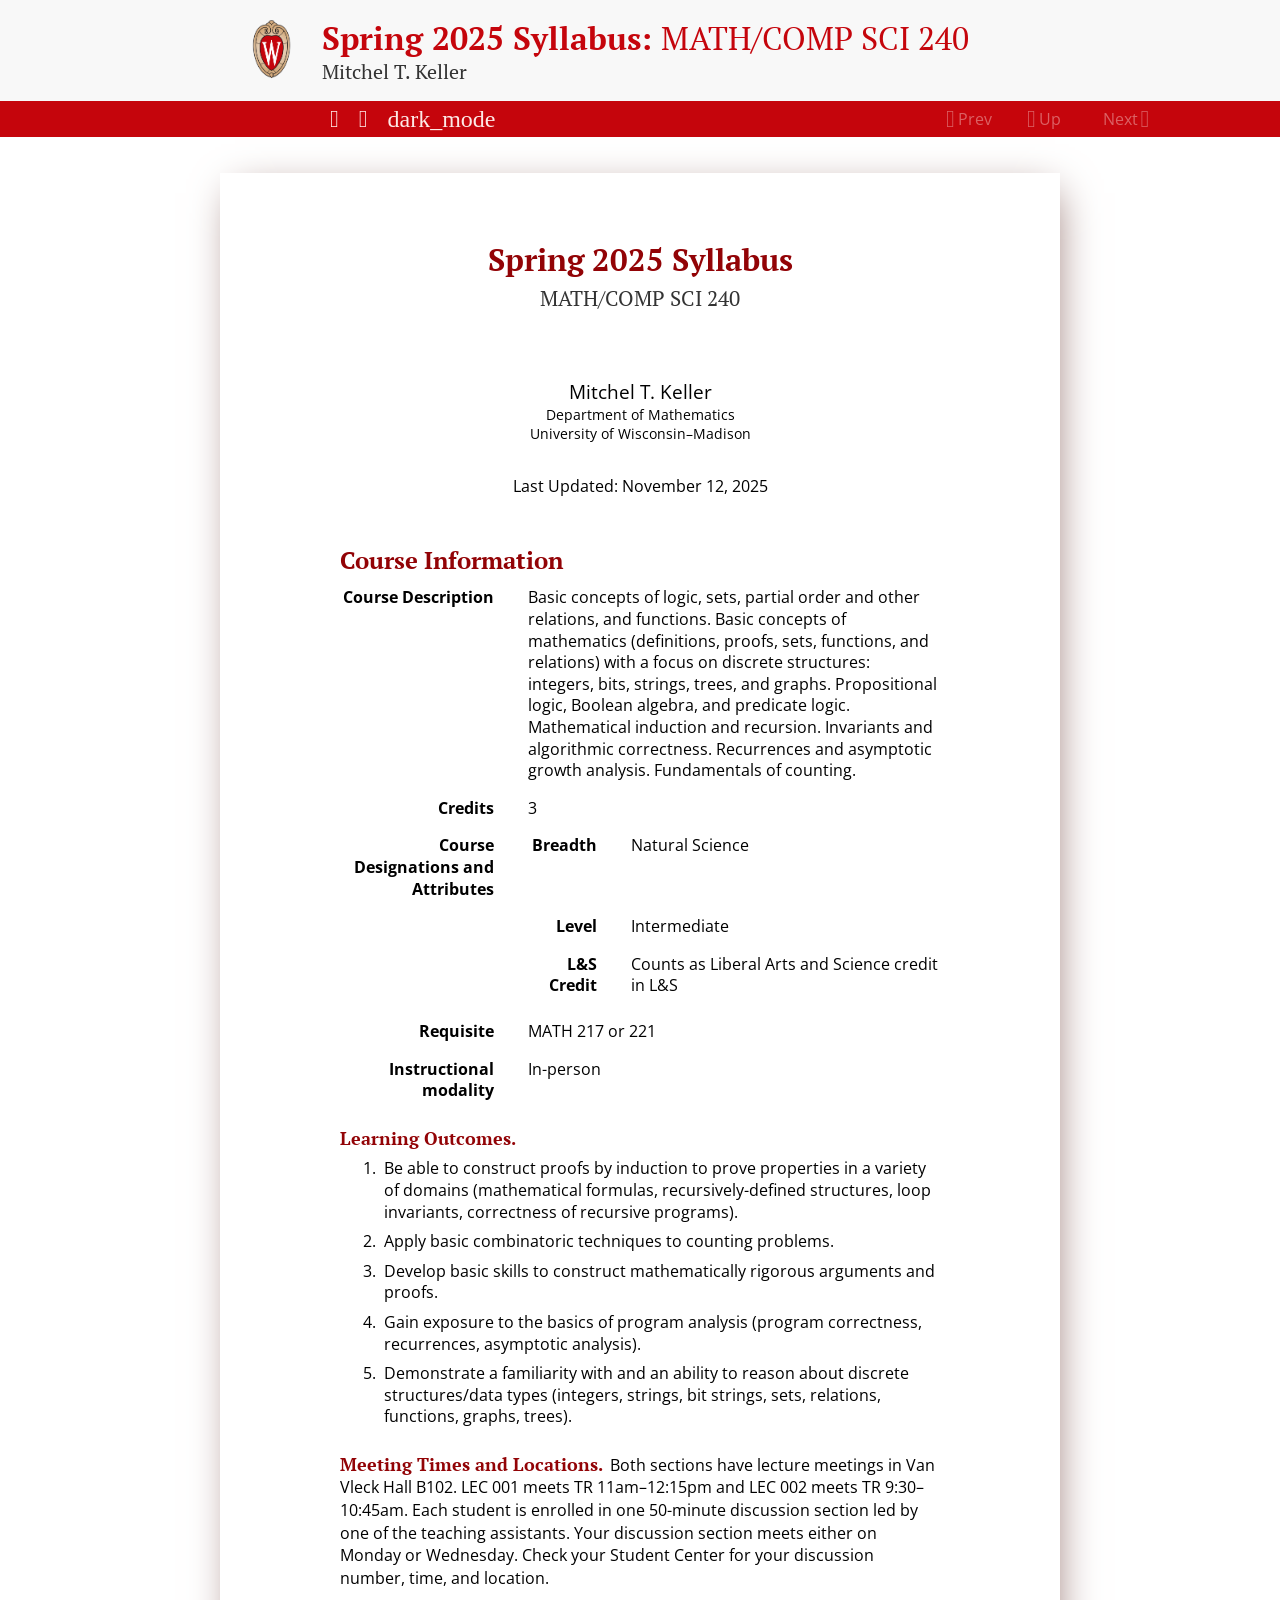
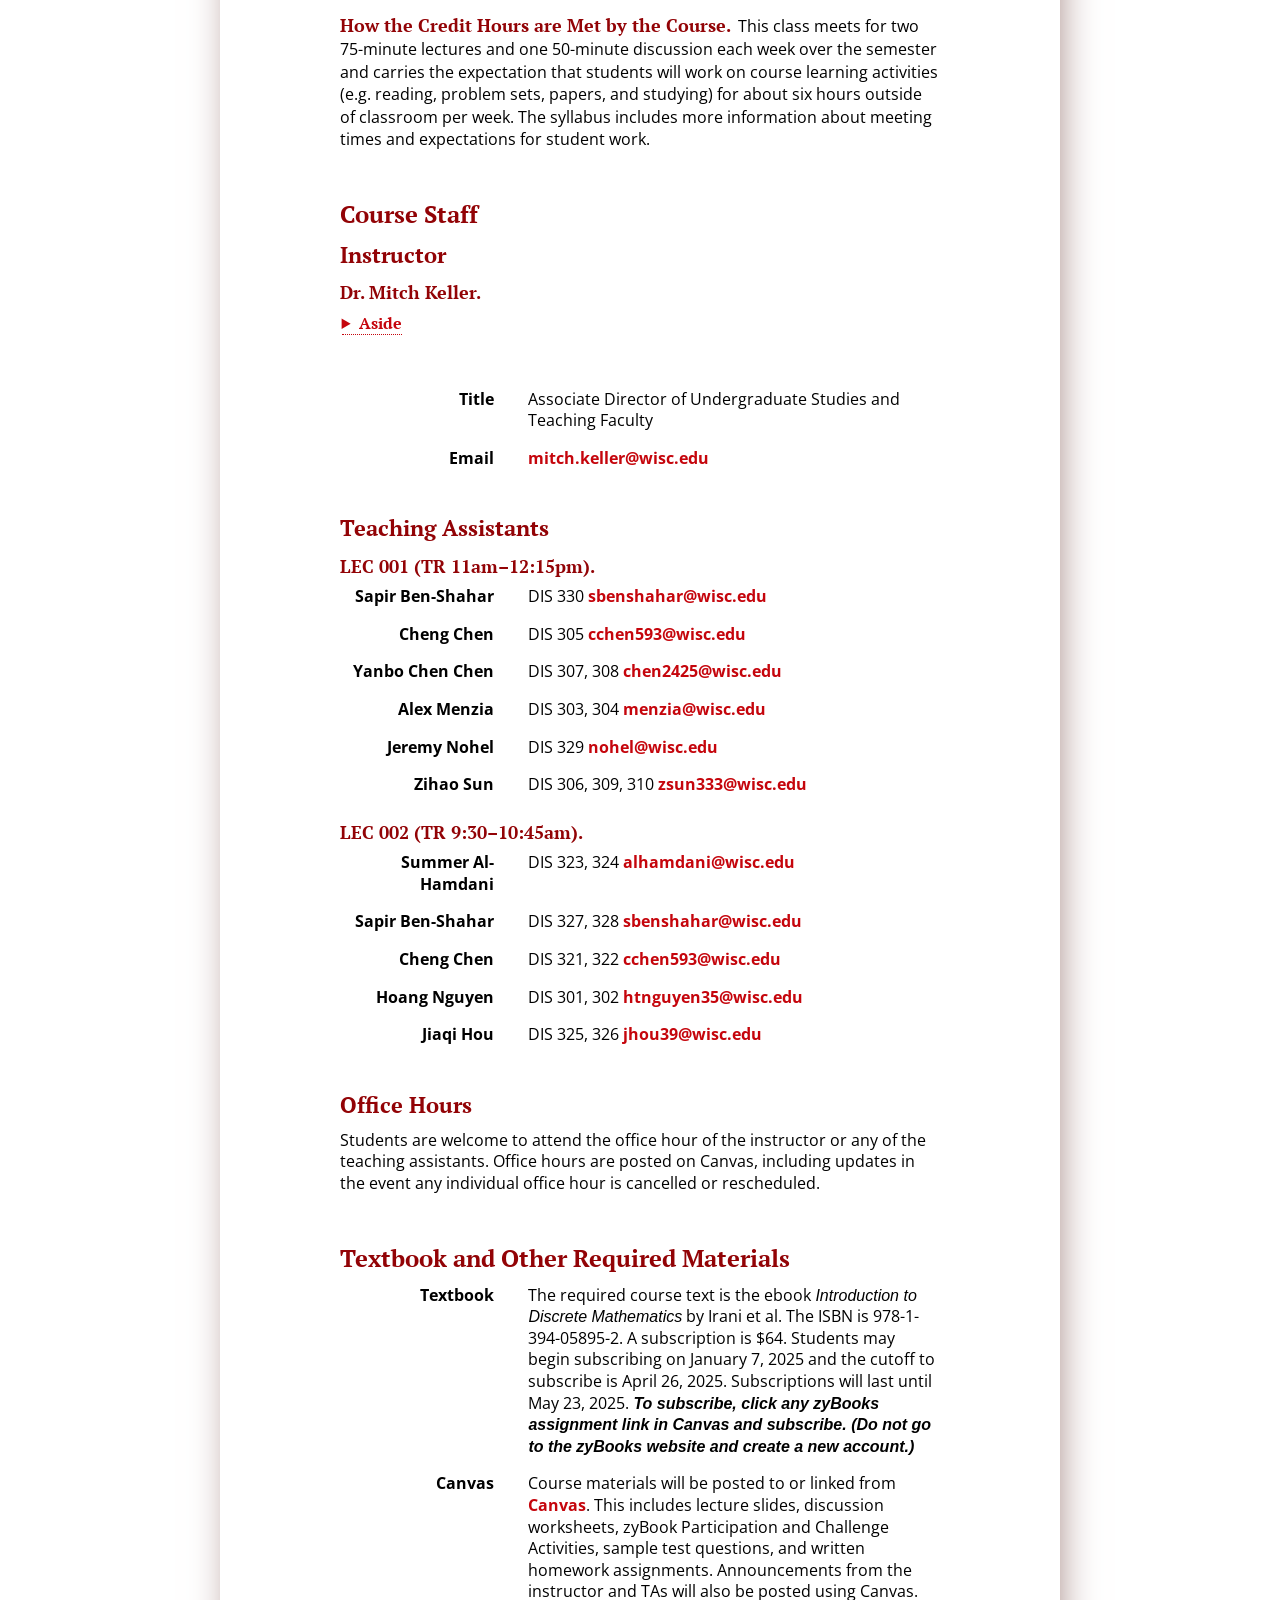
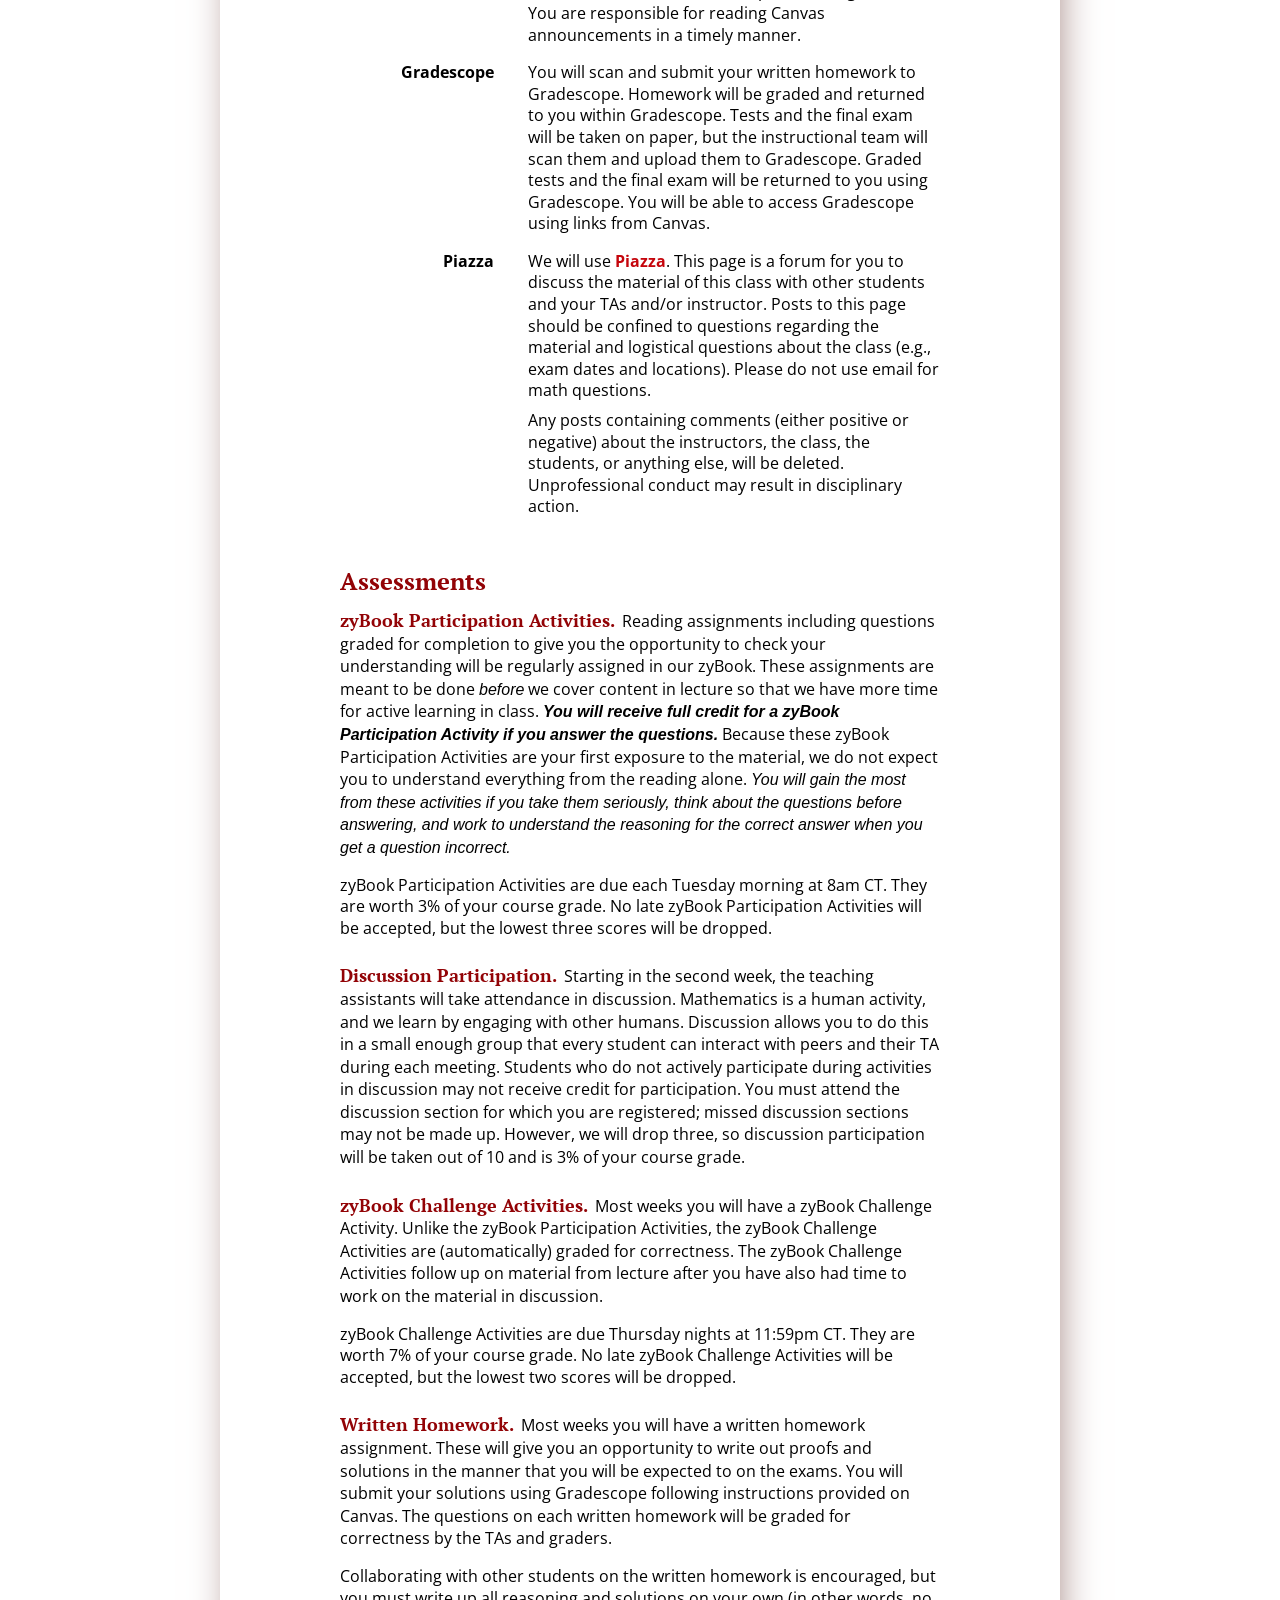
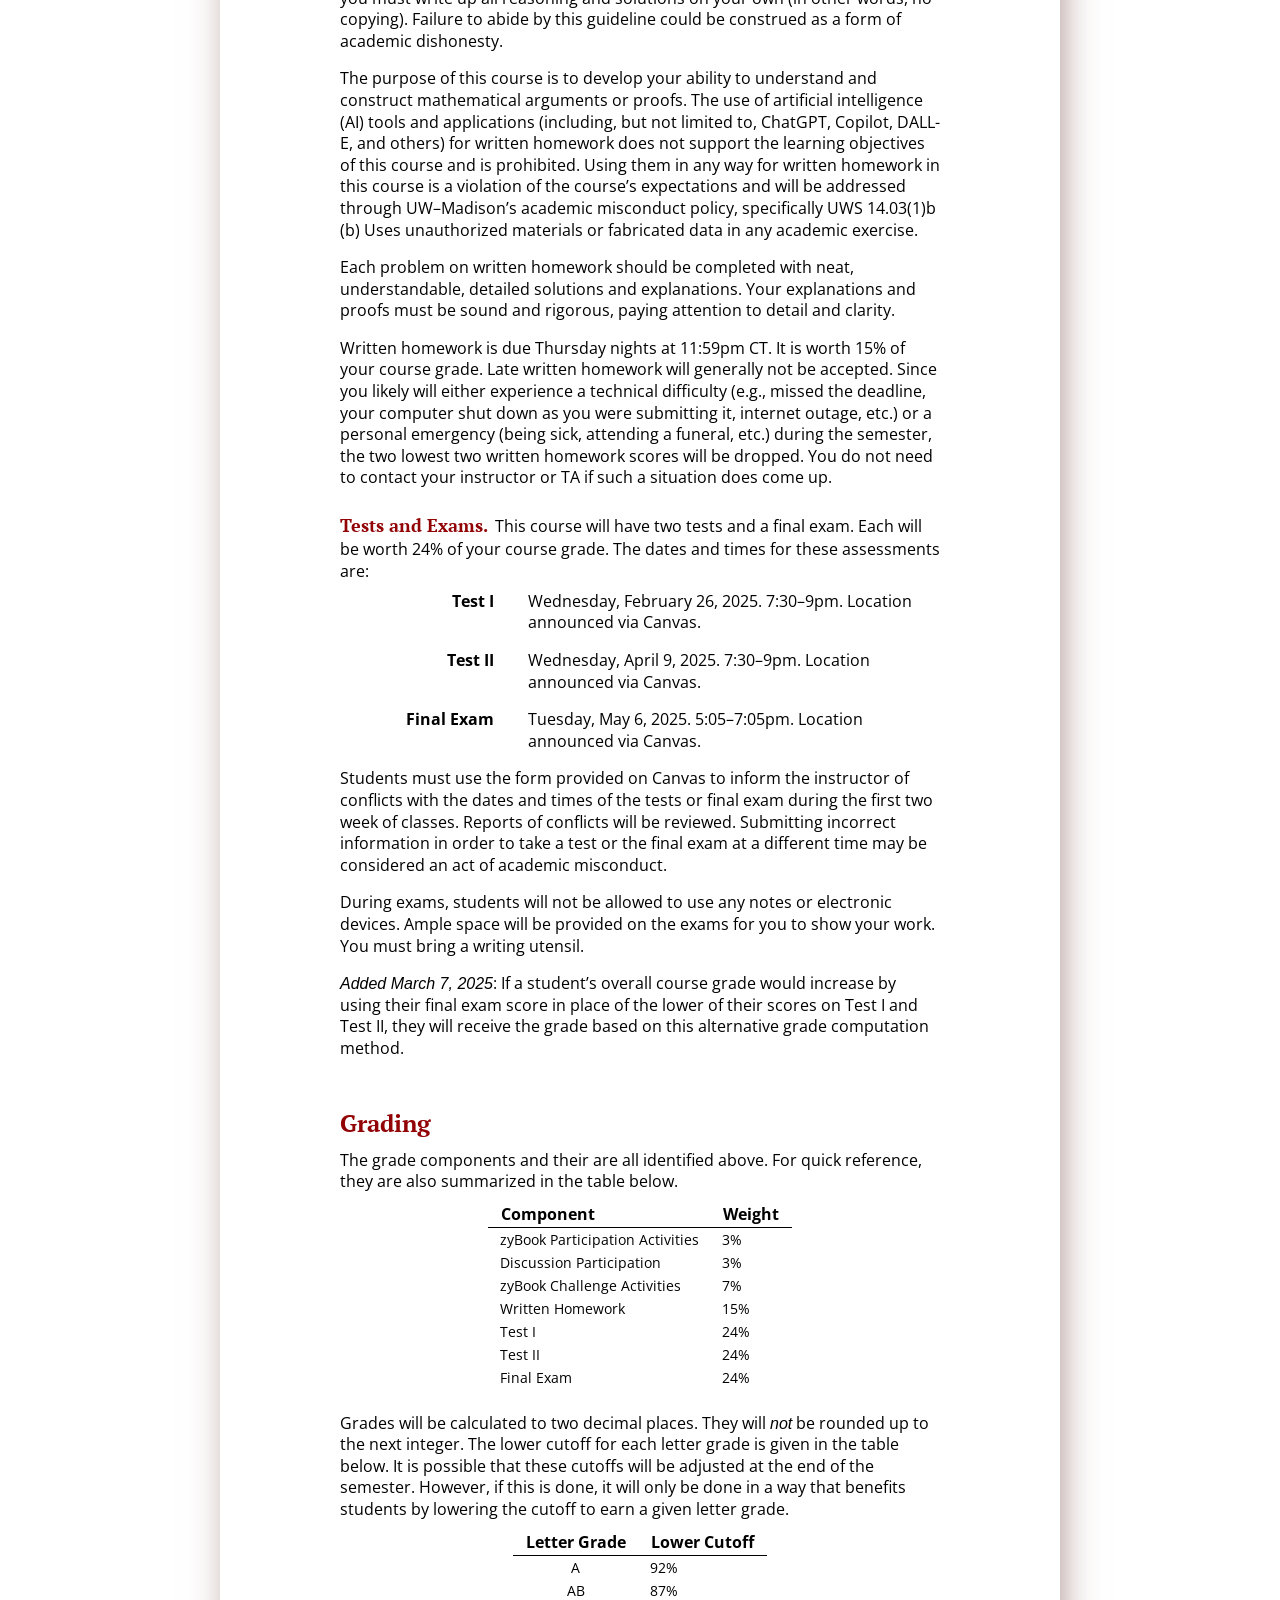
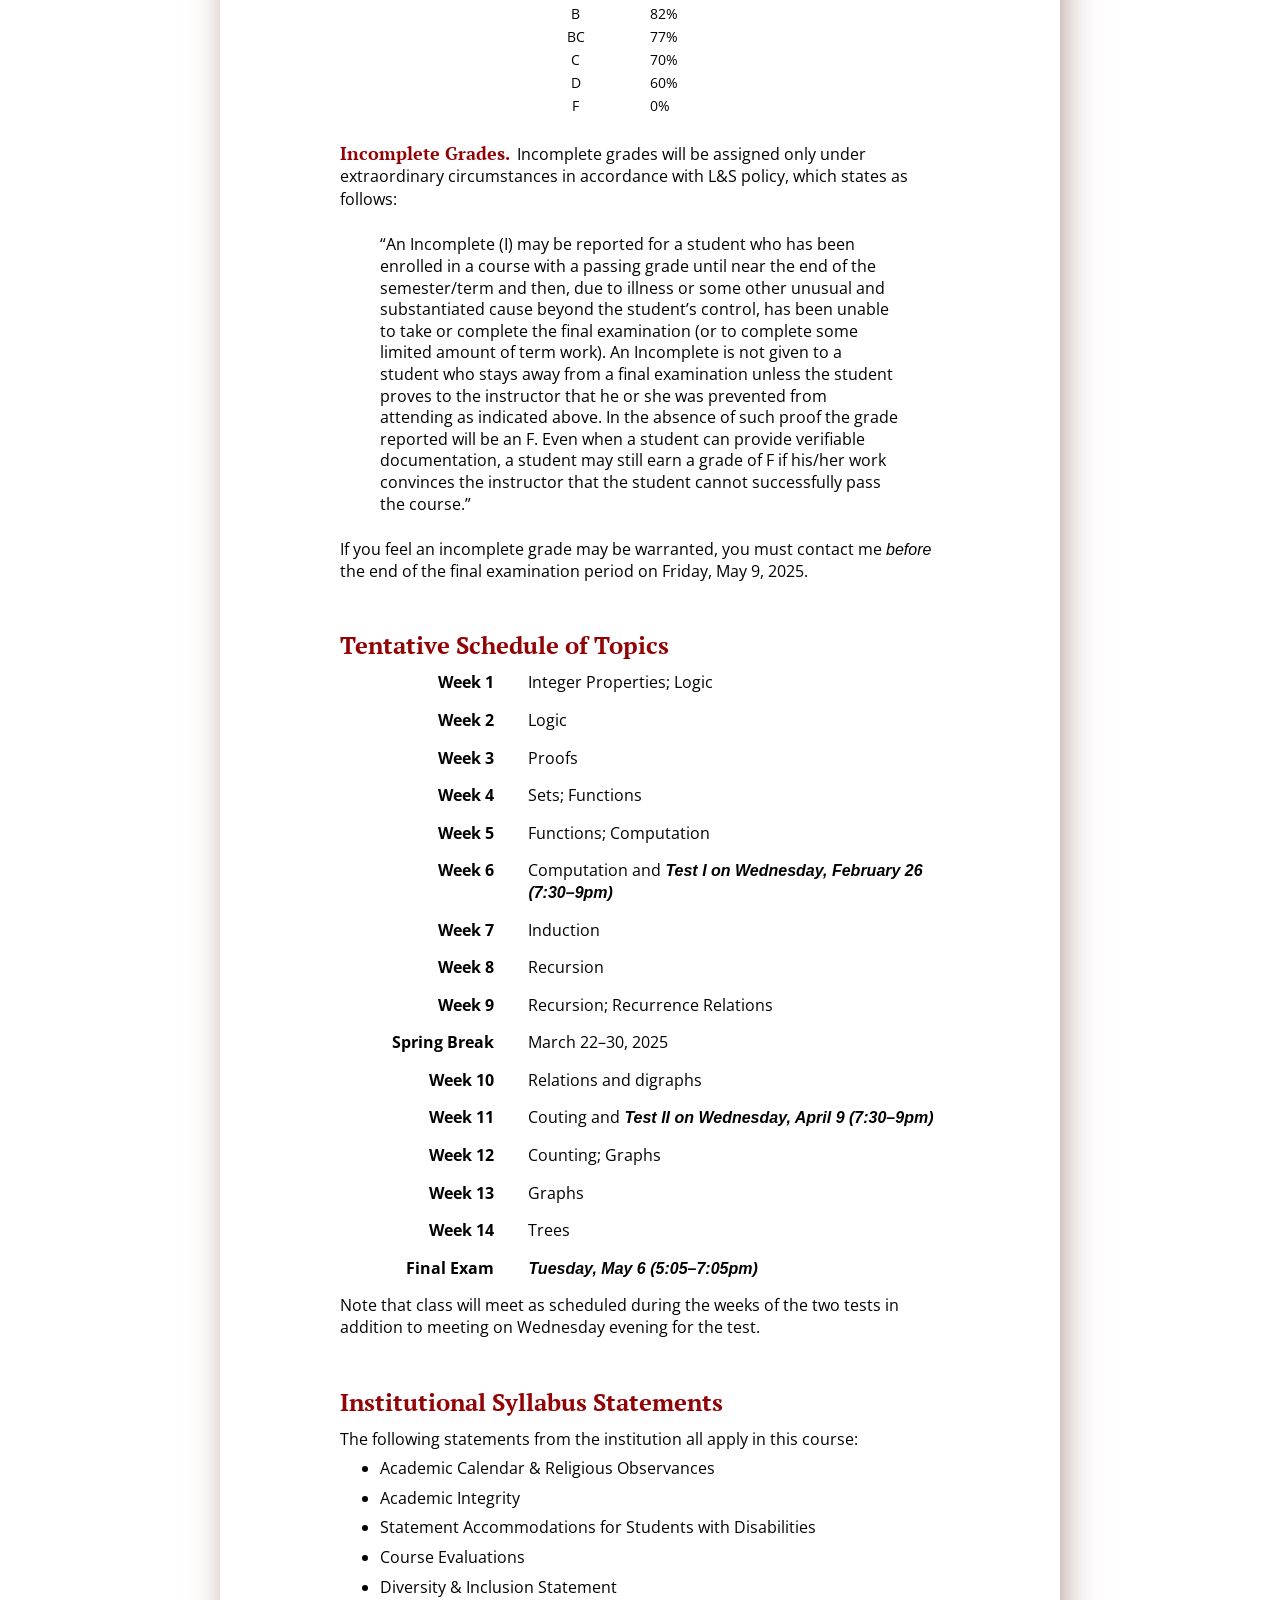
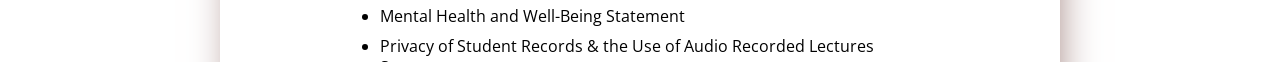
==== syllabus/index.html @ e03c9b64 "Latest build deployed." ====
<!DOCTYPE html>
<html>
<!--********************************************-->
<!--*       Generated from PreTeXt source      *-->
<!--*       on 2025-11-12T16:01:33Z       *-->
<!--*   A recent stable commit (2022-07-01):   *-->
<!--* 6c761d3dba23af92cba35001c852aac04ae99a5f *-->
<!--*                                          *-->
<!--*         https://pretextbook.org          *-->
<!--*                                          *-->
<!--********************************************-->
<head xmlns:og="http://ogp.me/ns#" xmlns:book="https://ogp.me/ns/book#">
<meta http-equiv="Content-Type" content="text/html; charset=UTF-8">
<meta http-equiv="refresh" content="0; URL='math240-syllabus.html'">
<meta property="og:type" content="article">
</head>
<body></body>
</html>
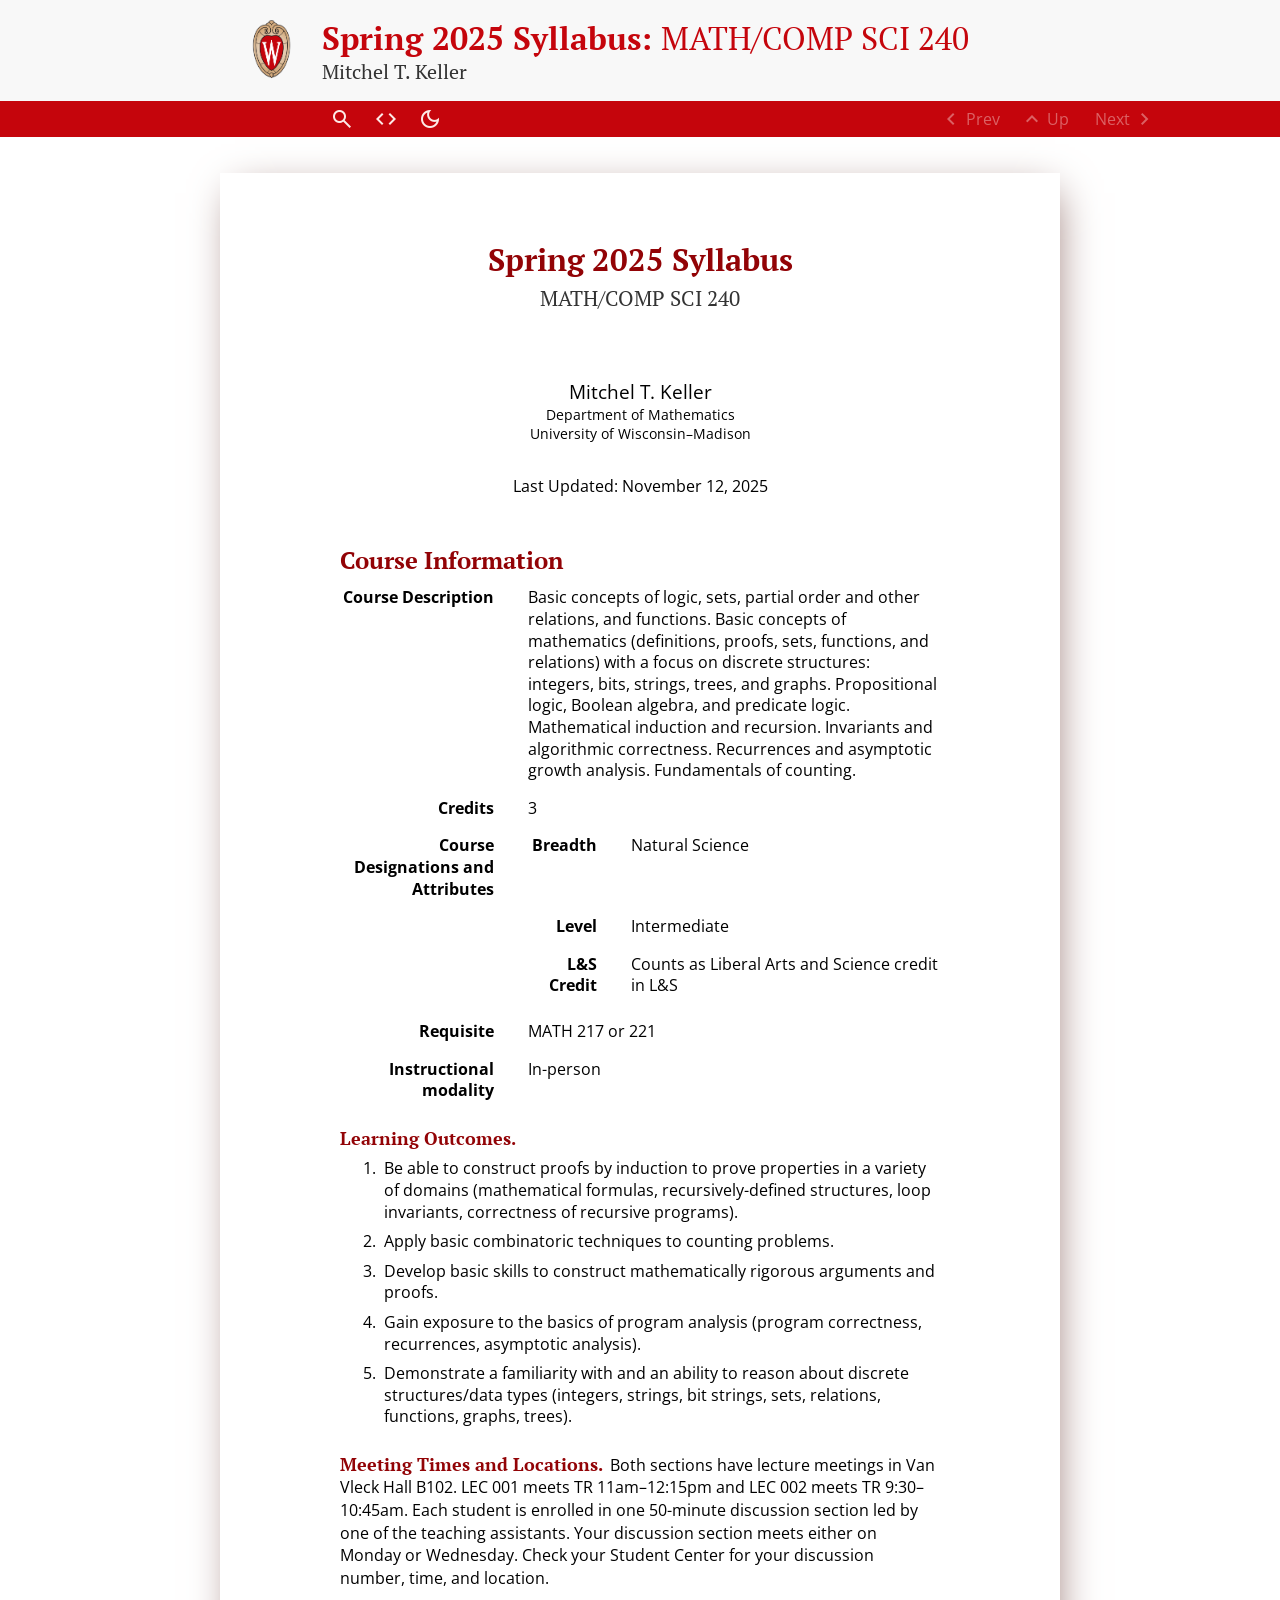
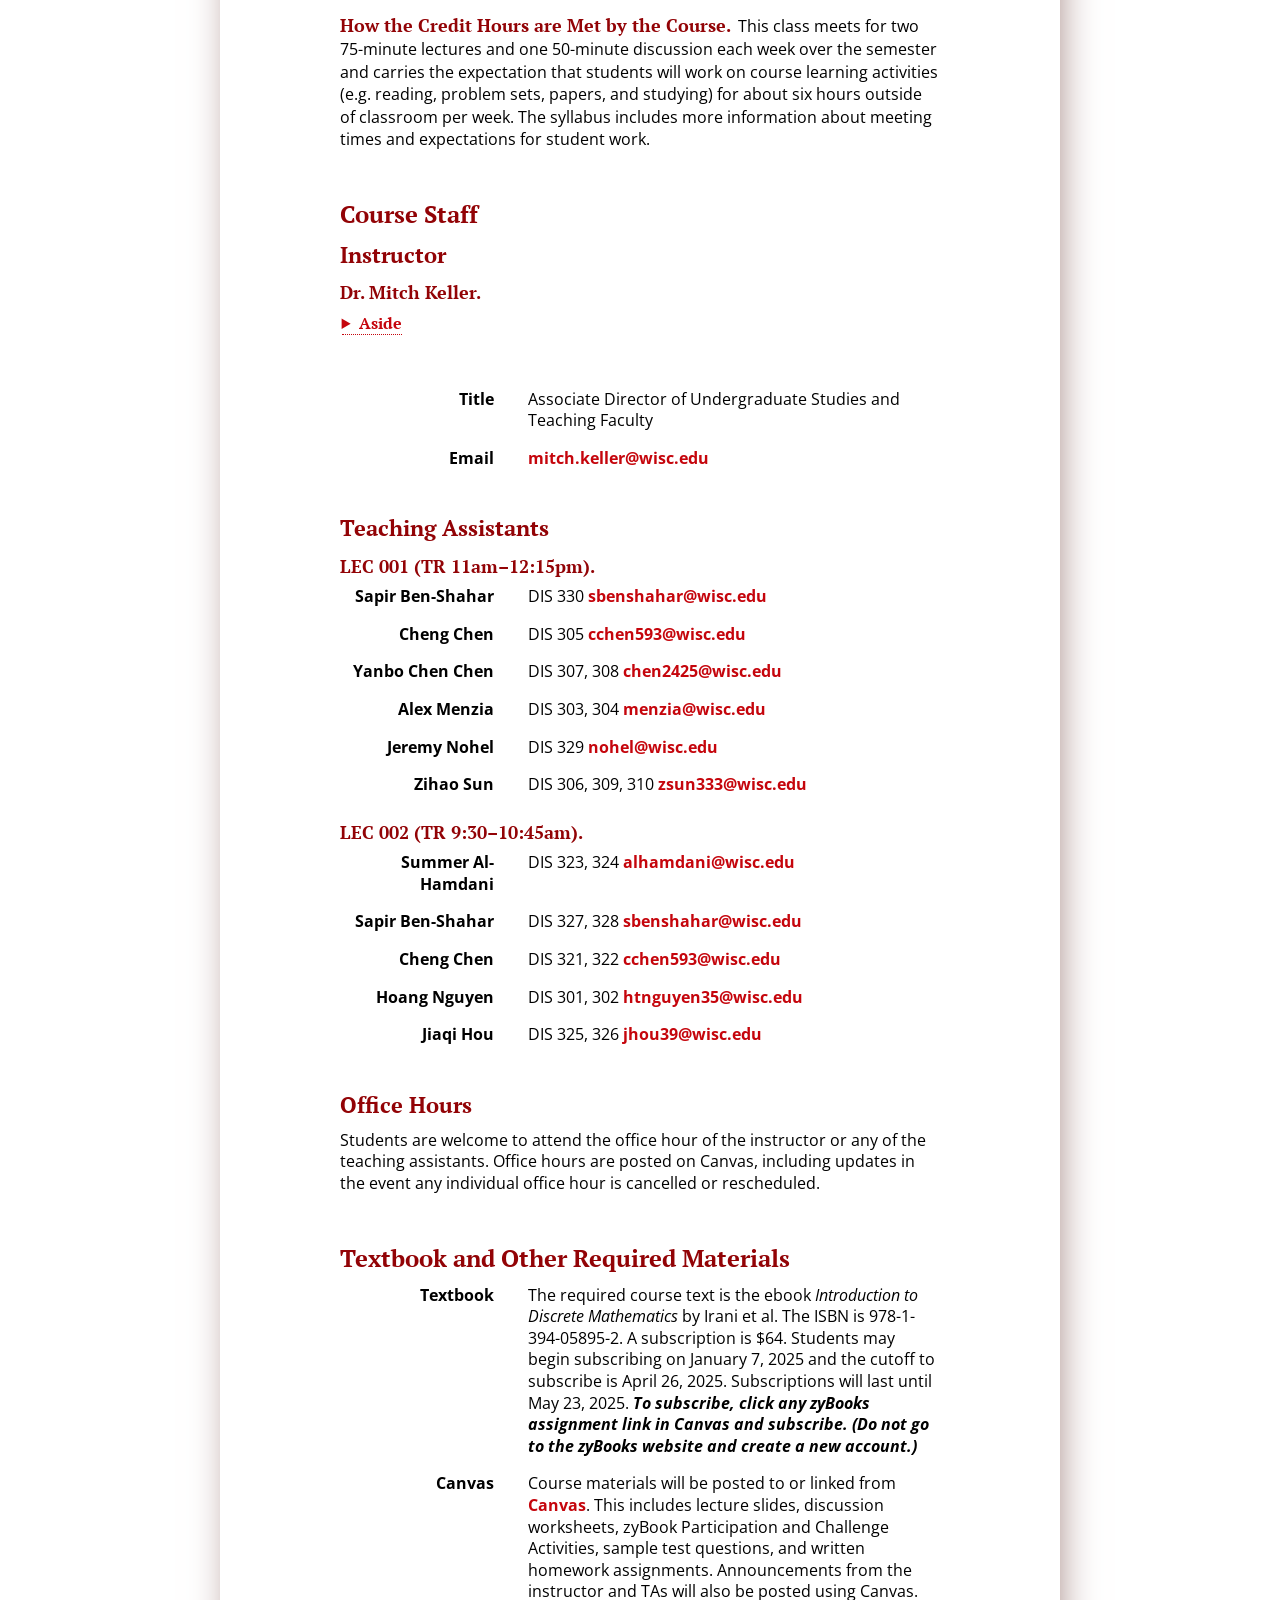
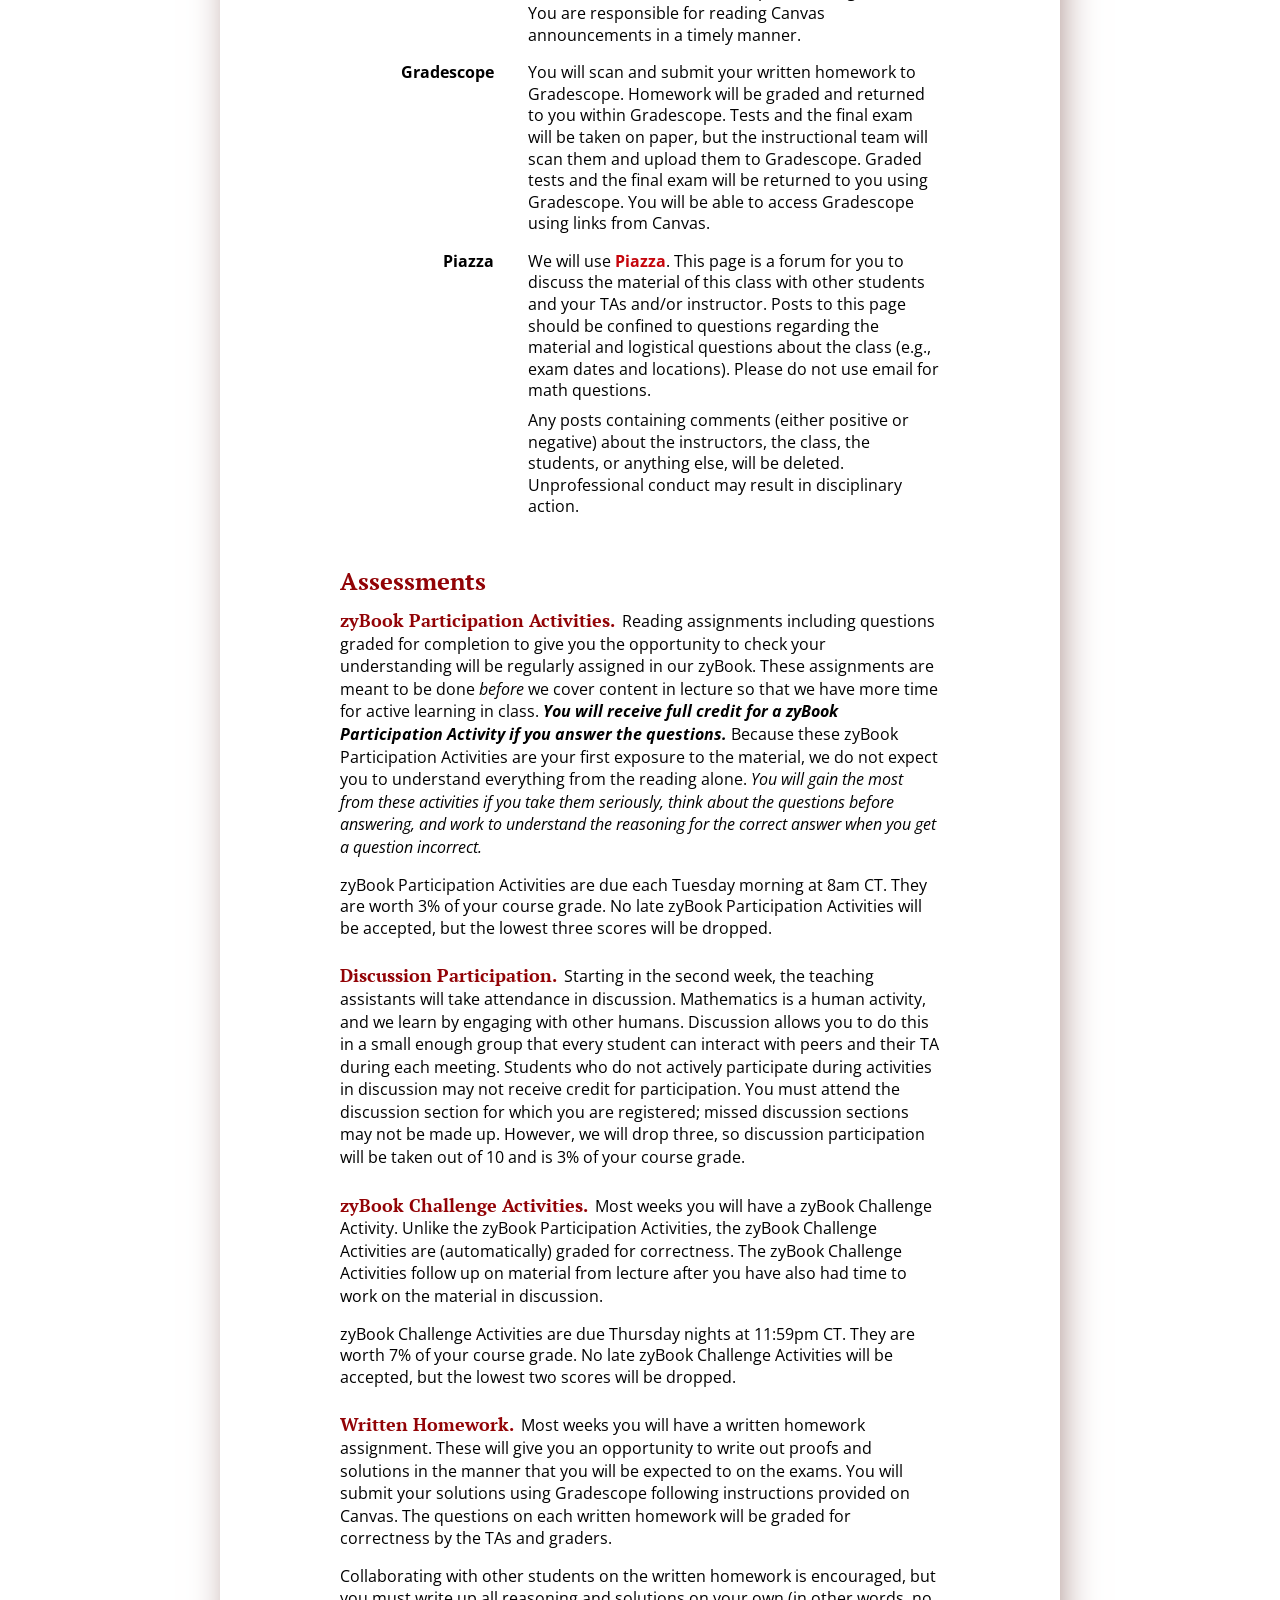
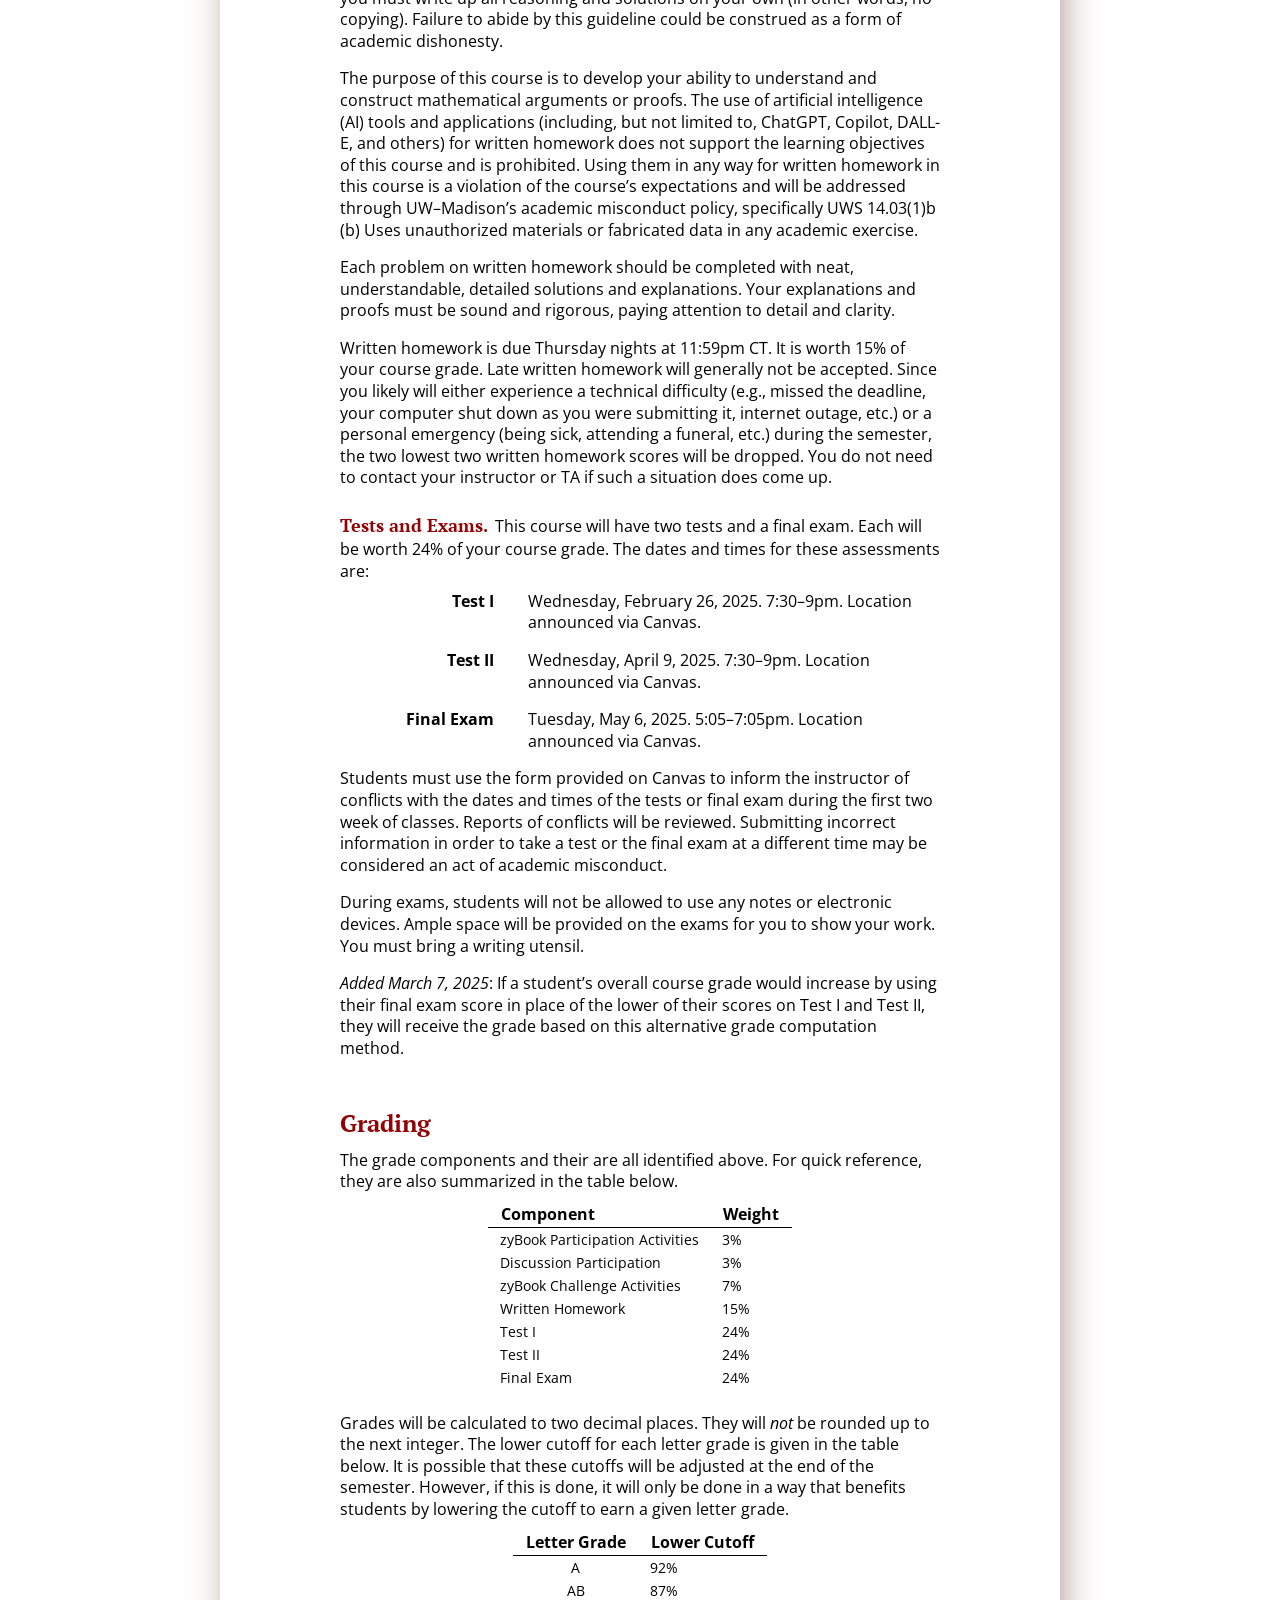
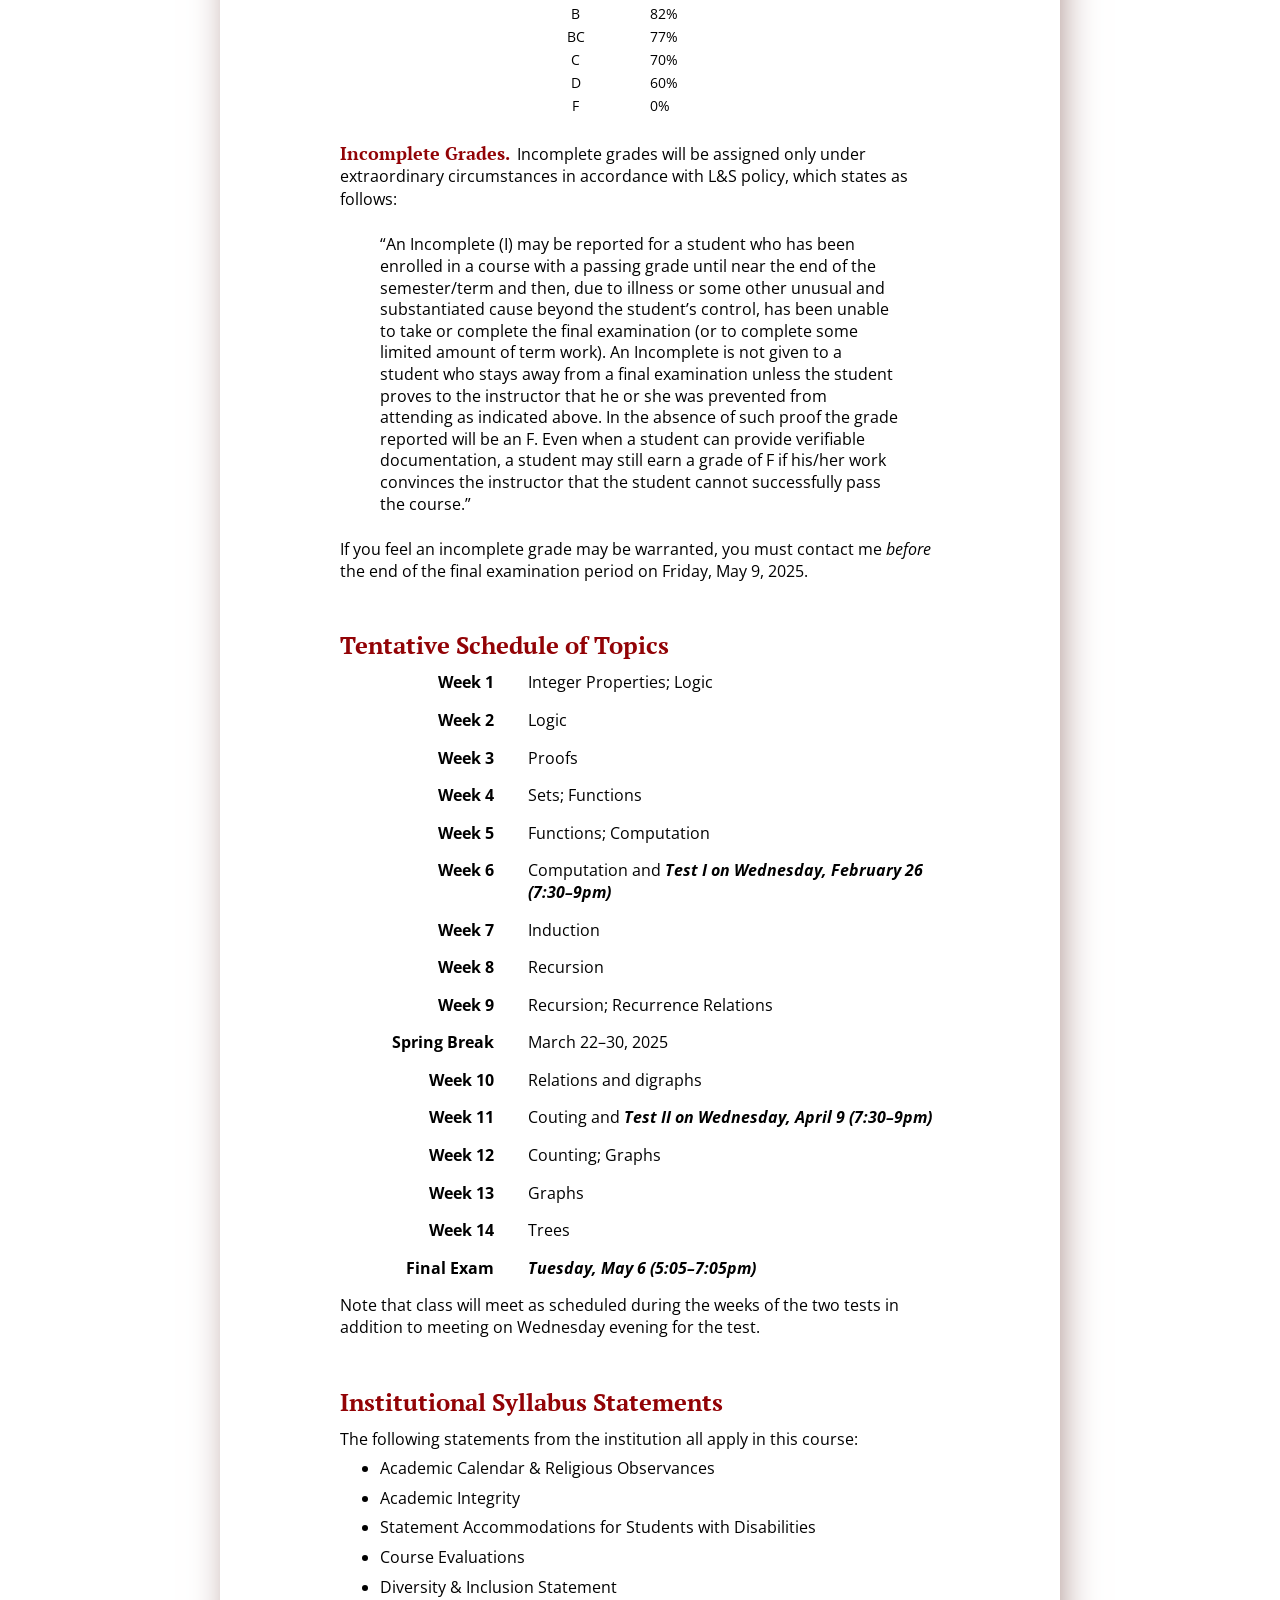
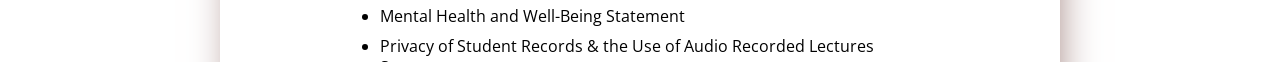
==== commit d75aa57b: "Latest build deployed." ====
--- a/syllabus/index.html
+++ b/syllabus/index.html
@@ -2,7 +2,7 @@
 <html>
 <!--********************************************-->
 <!--*       Generated from PreTeXt source      *-->
-<!--*       on 2025-11-12T16:01:33Z       *-->
+<!--*       on 2025-11-12T17:00:59Z       *-->
 <!--*   A recent stable commit (2022-07-01):   *-->
 <!--* 6c761d3dba23af92cba35001c852aac04ae99a5f *-->
 <!--*                                          *-->
